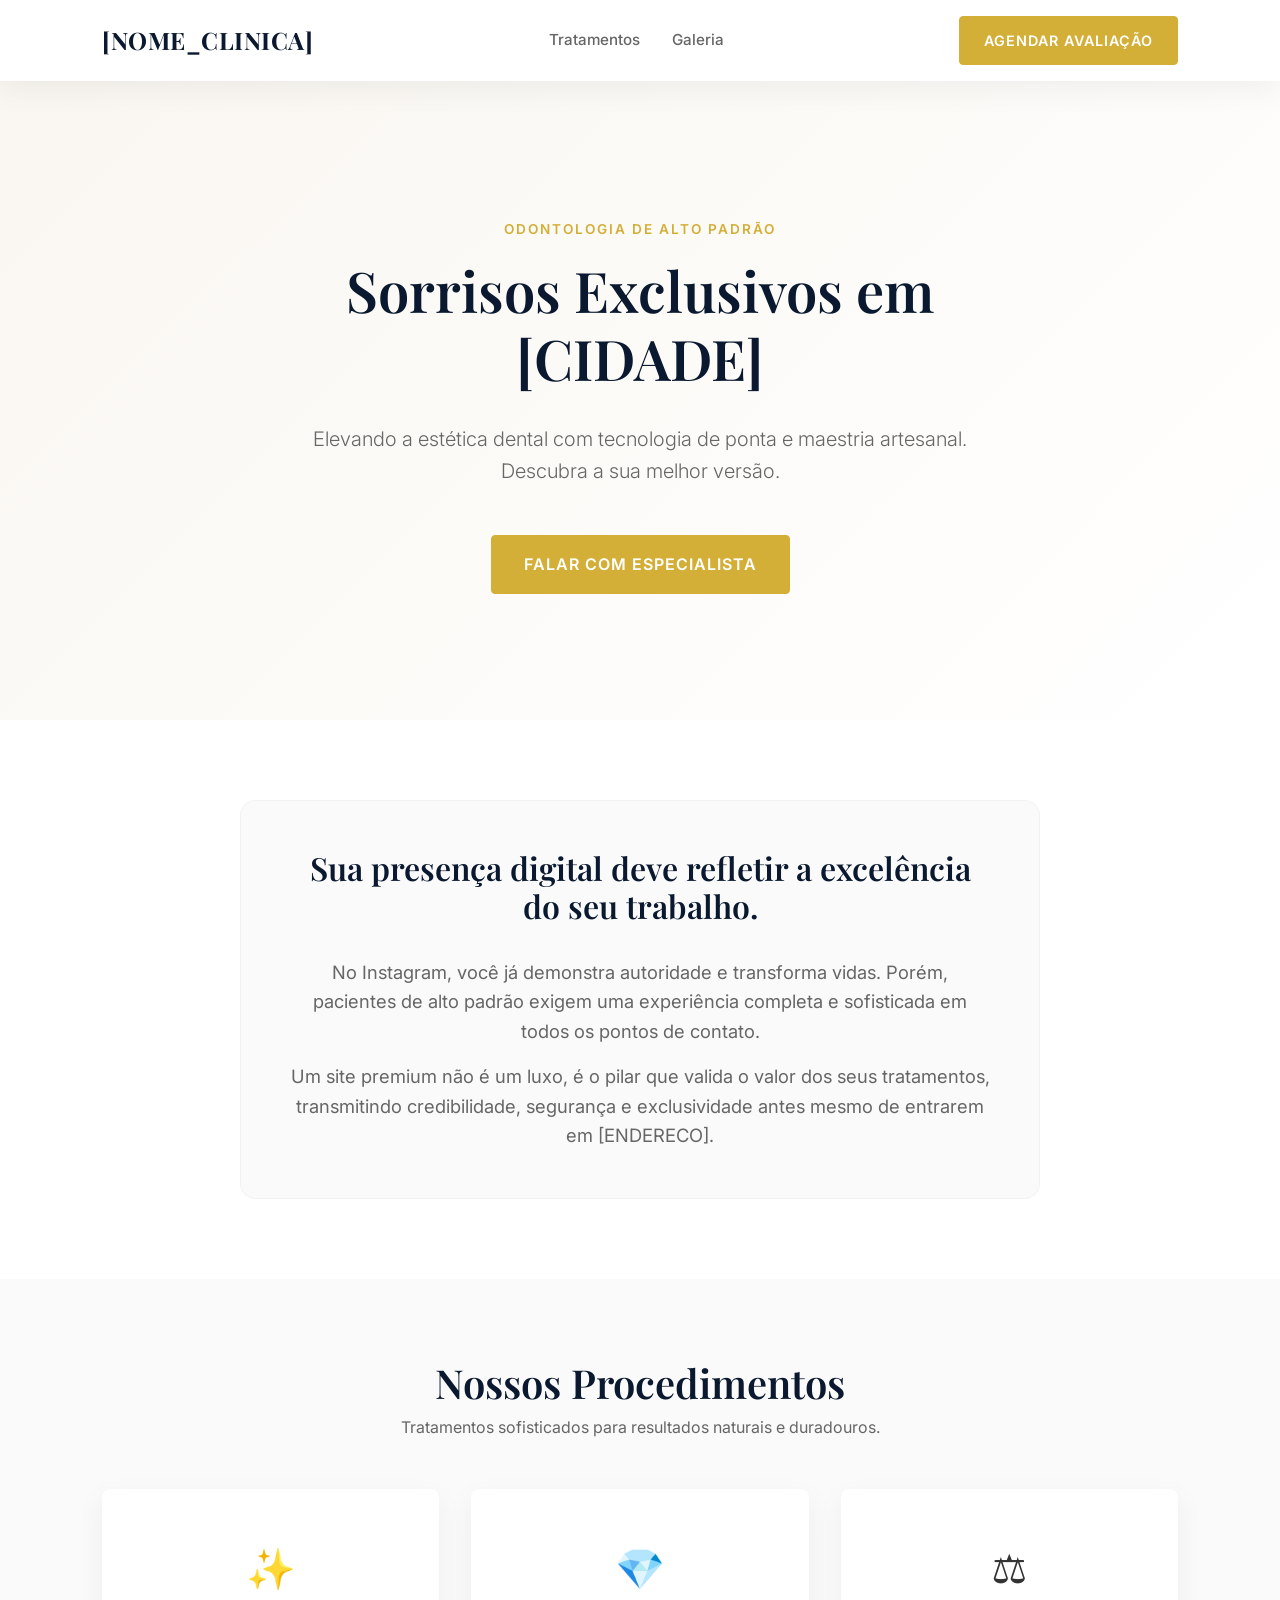
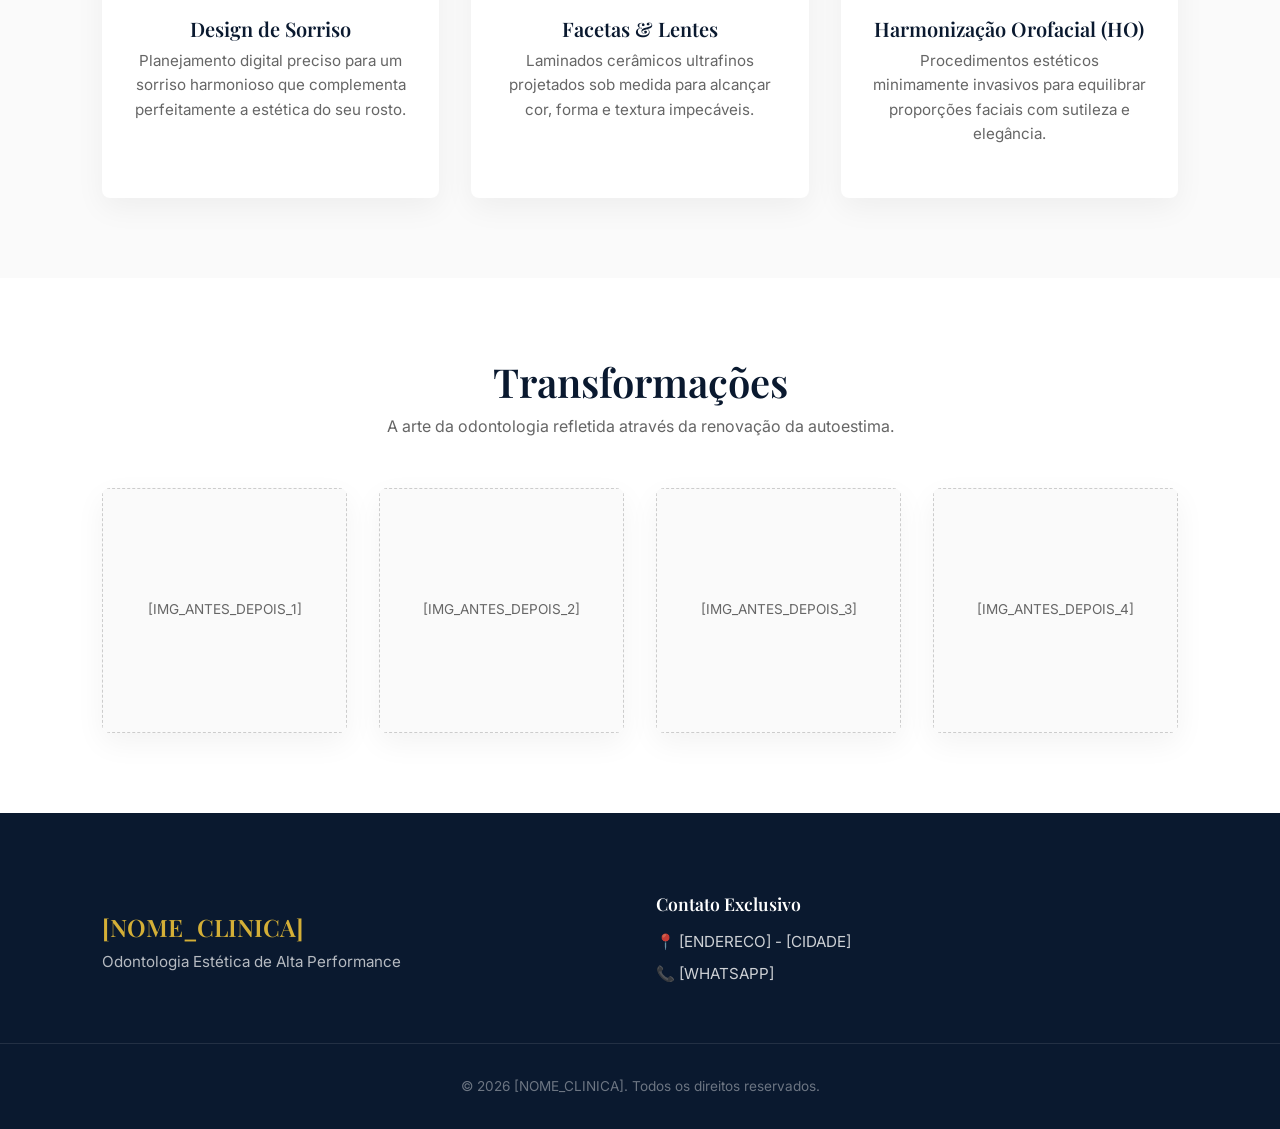
==== assets/master-template-odontologia/index.html @ 2537d637 "primeiro commit" ====
<!DOCTYPE html>
<html lang="pt-BR">
<head>
    <meta charset="UTF-8">
    <meta name="viewport" content="width=device-width, initial-scale=1.0">
    <title>[NOME_CLINICA] - Odontologia Estética de Alto Padrão</title>
    
    <!-- Pré-conexão e Fontes Premium (Google Fonts) -->
    <link rel="preconnect" href="https://fonts.googleapis.com">
    <link rel="preconnect" href="https://fonts.gstatic.com" crossorigin>
    <link href="https://fonts.googleapis.com/css2?family=Inter:wght@300;400;500;600&family=Playfair+Display:wght@400;600;700&display=swap" rel="stylesheet">
    
    <!-- CSS Principal -->
    <link rel="stylesheet" href="style.css">
</head>
<body>
    
    <!-- HEADER -->
    <header class="navbar">
        <div class="container navbar-content">
            <a href="#" class="logo">[NOME_CLINICA]</a>
            <nav class="nav-links">
                <a href="#services">Tratamentos</a>
                <a href="#cases">Galeria</a>
            </nav>
            <a href="https://wa.me/[WHATSAPP]" class="btn-primary" target="_blank" rel="noopener noreferrer">
                Agendar Avaliação
            </a>
        </div>
    </header>

    <main>
        <!-- HERO SECTION -->
        <section class="hero">
            <div class="container hero-content">
                <span class="hero-label">Odontologia de Alto Padrão</span>
                <h1 class="hero-title">Sorrisos Exclusivos em [CIDADE]</h1>
                <p class="hero-subtitle">
                    Elevando a estética dental com tecnologia de ponta e maestria artesanal. 
                    Descubra a sua melhor versão.
                </p>
                <div class="hero-cta">
                    <a href="https://wa.me/[WHATSAPP]" class="btn-primary btn-lg" target="_blank" rel="noopener noreferrer">
                        Falar com Especialista
                    </a>
                </div>
            </div>
        </section>

        <!-- PITCH VISUAL SECTION -->
        <section class="pitch-visual">
            <div class="container pitch-wrapper">
                <div class="pitch-text">
                    <h2>Sua presença digital deve refletir a excelência do seu trabalho.</h2>
                    <p>
                        No Instagram, você já demonstra autoridade e transforma vidas. Porém, pacientes de alto padrão exigem uma experiência completa e sofisticada em todos os pontos de contato.
                    </p>
                    <p>
                        Um site premium não é um luxo, é o pilar que valida o valor dos seus tratamentos, transmitindo credibilidade, segurança e exclusividade antes mesmo de entrarem em [ENDERECO].
                    </p>
                </div>
            </div>
        </section>

        <!-- SERVICES SECTION -->
        <section id="services" class="services">
            <div class="container">
                <div class="section-header">
                    <h2>Nossos Procedimentos</h2>
                    <p>Tratamentos sofisticados para resultados naturais e duradouros.</p>
                </div>
                <div class="services-grid">
                    <!-- Serviço 1 -->
                    <div class="service-card">
                        <div class="service-icon">✨</div>
                        <h3>Design de Sorriso</h3>
                        <p>Planejamento digital preciso para um sorriso harmonioso que complementa perfeitamente a estética do seu rosto.</p>
                    </div>
                    <!-- Serviço 2 -->
                    <div class="service-card">
                        <div class="service-icon">💎</div>
                        <h3>Facetas & Lentes</h3>
                        <p>Laminados cerâmicos ultrafinos projetados sob medida para alcançar cor, forma e textura impecáveis.</p>
                    </div>
                    <!-- Serviço 3 -->
                    <div class="service-card">
                        <div class="service-icon">⚖️</div>
                        <h3>Harmonização Orofacial (HO)</h3>
                        <p>Procedimentos estéticos minimamente invasivos para equilibrar proporções faciais com sutileza e elegância.</p>
                    </div>
                </div>
            </div>
        </section>

        <!-- SOCIAL PROOF SECTION -->
        <section id="cases" class="social-proof">
            <div class="container">
                <div class="section-header">
                    <h2>Transformações</h2>
                    <p>A arte da odontologia refletida através da renovação da autoestima.</p>
                </div>
                <div class="proof-grid">
                    <!-- Placeholders para imagens de Antes/Depois -->
                    <div class="proof-card">
                        <div class="image-placeholder">
                            <span>[IMG_ANTES_DEPOIS_1]</span>
                        </div>
                    </div>
                    <div class="proof-card">
                        <div class="image-placeholder">
                            <span>[IMG_ANTES_DEPOIS_2]</span>
                        </div>
                    </div>
                    <div class="proof-card">
                        <div class="image-placeholder">
                            <span>[IMG_ANTES_DEPOIS_3]</span>
                        </div>
                    </div>
                    <div class="proof-card">
                        <div class="image-placeholder">
                            <span>[IMG_ANTES_DEPOIS_4]</span>
                        </div>
                    </div>
                </div>
            </div>
        </section>
    </main>

    <!-- FOOTER -->
    <footer class="footer">
        <div class="container footer-content">
            <div class="footer-brand">
                <h3>[NOME_CLINICA]</h3>
                <p>Odontologia Estética de Alta Performance</p>
            </div>
            <div class="footer-contact">
                <h4>Contato Exclusivo</h4>
                <p>📍 [ENDERECO] - [CIDADE]</p>
                <p>📞 [WHATSAPP]</p>
            </div>
        </div>
        <div class="footer-bottom">
            <p>&copy; 2026 [NOME_CLINICA]. Todos os direitos reservados.</p>
        </div>
    </footer>
    
</body>
</html>
---- assets/master-template-odontologia/style.css ----
/* ========================================================================
   MASTER TEMPLATE - ODONTOLOGIA PREMIUM (MOBILE-FIRST)
   ======================================================================== */

/* --- VARIÁVEIS GLOBAIS (Design System via CSS Variables) --- */
:root {
  /* Cores Principais - Facilmente alteráveis via Web Scraping / Backend */
  --color-primary: #D4AF37;       /* Dourado Premium - Fica excelente para clínicas de alto ticket */
  --color-secondary: #0A192F;     /* Azul Marinho/Preto Profundo - Para contraste e sofisticação */
  --color-accent: #F9F6F0;        /* Fundo de Destaque elegante (Tom Areia/Bege claro) */
  
  /* Cores de Fundo e Superfície */
  --color-background: #FFFFFF;    /* Branco puro - Minimalismo e limpeza */
  --color-surface: #FAFAFA;       /* Off-white para diferenciação sutil de blocos/cards */
  
  /* Cores de Texto */
  --color-text: #333333;          /* Cinza escuro para excelente legibilidade sem ser agressivo */
  --color-text-light: #666666;    /* Cinza médio para textos secundários/descrições */
  --color-text-inverse: #FFFFFF;  /* Branco para sobreposições em fundos escuros */

  /* Tipografia */
  --font-main: 'Inter', system-ui, -apple-system, sans-serif; /* Limpa, moderna e altamente legível */
  --font-heading: 'Playfair Display', serif; /* Traz o toque de luxo, autoridade e elegância */

  /* Espaçamentos Globais Base (Mobile-First) */
  --spacing-xs: 0.5rem;
  --spacing-sm: 1rem;
  --spacing-md: 1.5rem;
  --spacing-lg: 2rem;
  --spacing-xl: 3rem;
  --spacing-xxl: 4rem;

  /* Efeitos e Bordas */
  --border-radius-sm: 4px;
  --border-radius-md: 8px;
  --border-radius-lg: 16px;
  
  --shadow-soft: 0 10px 30px rgba(0, 0, 0, 0.05); /* Sombra difusa e elegante */
  --shadow-hover: 0 20px 40px rgba(0, 0, 0, 0.1); 
  
  --transition: all 0.3s cubic-bezier(0.25, 0.8, 0.25, 1);
}

/* --- RESET & CONFIGURAÇÕES BASE --- */
* {
  margin: 0;
  padding: 0;
  box-sizing: border-box;
}

html {
  font-size: 16px;
  scroll-behavior: smooth;
}

body {
  font-family: var(--font-main);
  background-color: var(--color-background);
  color: var(--color-text);
  line-height: 1.6;
  -webkit-font-smoothing: antialiased;
  -moz-osx-font-smoothing: grayscale;
}

/* --- TIPOGRAFIA --- */
h1, h2, h3, h4, .logo {
  font-family: var(--font-heading);
  color: var(--color-secondary);
  font-weight: 600;
  line-height: 1.2;
}

a {
  text-decoration: none;
  color: inherit;
  transition: var(--transition);
}

img {
  max-width: 100%;
  height: auto;
  display: block;
}

/* --- LAYOUT ESTRUTURAL --- */
.container {
  width: 100%;
  padding: 0 var(--spacing-sm);
  margin: 0 auto;
}

/* Media Queries progressivas expandindo a grid */
@media (min-width: 768px) {
  .container { max-width: 720px; padding: 0 var(--spacing-md); }
  /* Ajuste de escala espacial para telas maiores */
  :root {
    --spacing-xs: 0.5rem;
    --spacing-sm: 1rem;
    --spacing-md: 2rem;
    --spacing-lg: 3rem;
    --spacing-xl: 5rem;
    --spacing-xxl: 8rem;
  }
}

@media (min-width: 1024px) {
  .container { max-width: 960px; }
}

@media (min-width: 1200px) {
  .container { max-width: 1140px; }
}

.section-header {
  text-align: center;
  margin-bottom: var(--spacing-lg);
}

.section-header h2 {
  font-size: 2rem;
  margin-bottom: var(--spacing-xs);
}

@media (min-width: 768px) {
  .section-header h2 { font-size: 2.5rem; }
}

.section-header p {
  color: var(--color-text-light);
  font-size: 1rem;
  max-width: 600px;
  margin: 0 auto;
}

/* --- COMPONENTES GERAIS --- */

/* Botões */
.btn-primary {
  display: inline-block;
  background-color: var(--color-primary);
  color: var(--color-text-inverse);
  padding: 0.75rem 1.5rem;
  font-family: var(--font-main);
  font-weight: 600;
  font-size: 0.9rem;
  border-radius: var(--border-radius-sm);
  text-transform: uppercase;
  letter-spacing: 1px;
  border: 1px solid var(--color-primary);
  text-align: center;
  white-space: nowrap;
}

.btn-primary:hover {
  background-color: transparent;
  color: var(--color-primary);
}

.btn-lg {
  padding: 1rem 2rem;
  font-size: 1rem;
}

/* --- HEADER (NavBar) --- */
.navbar {
  background-color: var(--color-background);
  box-shadow: var(--shadow-soft);
  position: fixed;
  top: 0;
  width: 100%;
  z-index: 1000;
  padding: 1rem 0;
}

.navbar-content {
  display: flex;
  justify-content: space-between;
  align-items: center;
}

.logo {
  font-size: 1.25rem;
  font-weight: 700;
  color: var(--color-secondary);
  letter-spacing: 0.5px;
}

.nav-links {
  display: none; /* Oculto no Mobile-first visando o fluxo simples de landing page */
}

@media (min-width: 768px) {
  .logo { font-size: 1.5rem; }
  .nav-links {
    display: flex;
    gap: var(--spacing-md);
  }
  .nav-links a {
    font-size: 0.95rem;
    font-weight: 500;
    color: var(--color-text-light);
  }
  .nav-links a:hover {
    color: var(--color-primary);
  }
}

/* --- HERO SECTION --- */
.hero {
  padding-top: calc(85px + var(--spacing-lg)); /* Evita sobreposição do fixed header */
  padding-bottom: var(--spacing-lg);
  background: linear-gradient(135deg, var(--color-accent) 0%, var(--color-background) 100%);
  text-align: center;
  min-height: 70vh;
  display: flex;
  align-items: center;
  justify-content: center;
}

.hero-content {
  max-width: 800px;
}

.hero-label {
  display: inline-block;
  font-size: 0.75rem;
  text-transform: uppercase;
  letter-spacing: 2px;
  color: var(--color-primary);
  font-weight: 600;
  margin-bottom: var(--spacing-sm);
}

.hero-title {
  font-size: 2.25rem;
  margin-bottom: var(--spacing-sm);
  color: var(--color-secondary);
}

.hero-subtitle {
  font-size: 1rem;
  color: var(--color-text-light);
  margin-bottom: var(--spacing-md);
  font-weight: 300;
  padding: 0 var(--spacing-sm);
}

@media (min-width: 768px) {
  .hero { 
    min-height: 80vh; 
    padding-top: calc(90px + var(--spacing-xl)); 
    padding-bottom: var(--spacing-xl); 
  }
  .hero-label { font-size: 0.85rem; }
  .hero-title { font-size: 3.5rem; margin-bottom: var(--spacing-md); }
  .hero-subtitle { font-size: 1.25rem; margin-bottom: var(--spacing-lg); padding: 0; }
}

/* --- PITCH VISUAL SECTION --- */
.pitch-visual {
  padding: var(--spacing-xl) 0;
  background-color: var(--color-background);
}

.pitch-wrapper {
  display: flex;
  justify-content: center;
  text-align: center;
}

.pitch-text {
  max-width: 800px;
  padding: var(--spacing-md);
  border: 1px solid rgba(0,0,0,0.03);
  border-radius: var(--border-radius-lg);
  background-color: var(--color-surface);
}

.pitch-text h2 {
  font-size: 1.5rem;
  margin-bottom: var(--spacing-sm);
}

.pitch-text p {
  font-size: 1rem;
  color: var(--color-text-light);
  margin-bottom: var(--spacing-sm);
}

.pitch-text p:last-child {
  margin-bottom: 0;
}

@media (min-width: 768px) {
  .pitch-text { padding: var(--spacing-lg); }
  .pitch-text h2 { font-size: 2rem; margin-bottom: var(--spacing-md); }
  .pitch-text p { font-size: 1.15rem; }
}

/* --- SERVICES SECTION --- */
.services {
  padding: var(--spacing-xl) 0;
  background-color: var(--color-surface);
}

.services-grid {
  display: grid;
  grid-template-columns: 1fr;
  gap: var(--spacing-md);
}

@media (min-width: 768px) {
  .services-grid { grid-template-columns: repeat(3, 1fr); }
}

.service-card {
  background-color: var(--color-background);
  padding: var(--spacing-lg) var(--spacing-md);
  border-radius: var(--border-radius-md);
  box-shadow: var(--shadow-soft);
  transition: var(--transition);
  text-align: center;
  border-bottom: 4px solid transparent; /* Bottom border effect */
}

.service-card:hover {
  transform: translateY(-5px);
  box-shadow: var(--shadow-hover);
  border-bottom-color: var(--color-primary);
}

.service-icon {
  font-size: 2.5rem;
  margin-bottom: var(--spacing-sm);
}

.service-card h3 {
  font-size: 1.25rem;
  margin-bottom: var(--spacing-xs);
}

.service-card p {
  color: var(--color-text-light);
  font-size: 0.95rem;
}

/* --- SOCIAL PROOF (ANTES/DEPOIS) SECTION --- */
.social-proof {
  padding: var(--spacing-xl) 0;
  background-color: var(--color-background);
}

.proof-grid {
  display: grid;
  grid-template-columns: 1fr;
  gap: var(--spacing-md);
}

@media (min-width: 768px) {
  .proof-grid { grid-template-columns: repeat(2, 1fr); }
}

@media (min-width: 1024px) {
  .proof-grid { grid-template-columns: repeat(4, 1fr); }
}

.proof-card {
  border-radius: var(--border-radius-md);
  overflow: hidden;
  box-shadow: var(--shadow-soft);
}

.image-placeholder {
  width: 100%;
  aspect-ratio: 1 / 1;
  background-color: var(--color-surface);
  display: flex;
  align-items: center;
  justify-content: center;
  color: var(--color-text-light);
  font-family: var(--font-main);
  font-size: 0.85rem;
  border: 1px dashed #CCCCCC;
}

/* --- FOOTER --- */
.footer {
  background-color: var(--color-secondary);
  color: var(--color-text-inverse);
  padding: var(--spacing-xl) 0 var(--spacing-md) 0;
}

.footer-content {
  display: grid;
  grid-template-columns: 1fr;
  gap: var(--spacing-md);
  margin-bottom: var(--spacing-lg);
  text-align: center;
}

@media (min-width: 768px) {
  .footer-content { 
    grid-template-columns: 1fr 1fr; 
    text-align: left;
    align-items: center;
  }
}

.footer-brand h3 {
  color: var(--color-primary);
  font-size: 1.5rem;
  margin-bottom: var(--spacing-xs);
}

.footer-brand p {
  color: rgba(255, 255, 255, 0.7);
  font-size: 0.95rem;
}

.footer-contact h4 {
  color: var(--color-text-inverse);
  font-size: 1.1rem;
  margin-bottom: var(--spacing-sm);
}

.footer-contact p {
  color: rgba(255, 255, 255, 0.8);
  margin-bottom: var(--spacing-xs);
  font-size: 0.95rem;
}

.footer-bottom {
  text-align: center;
  padding-top: var(--spacing-md);
  border-top: 1px solid rgba(255, 255, 255, 0.1);
  color: rgba(255, 255, 255, 0.4);
  font-size: 0.85rem;
}
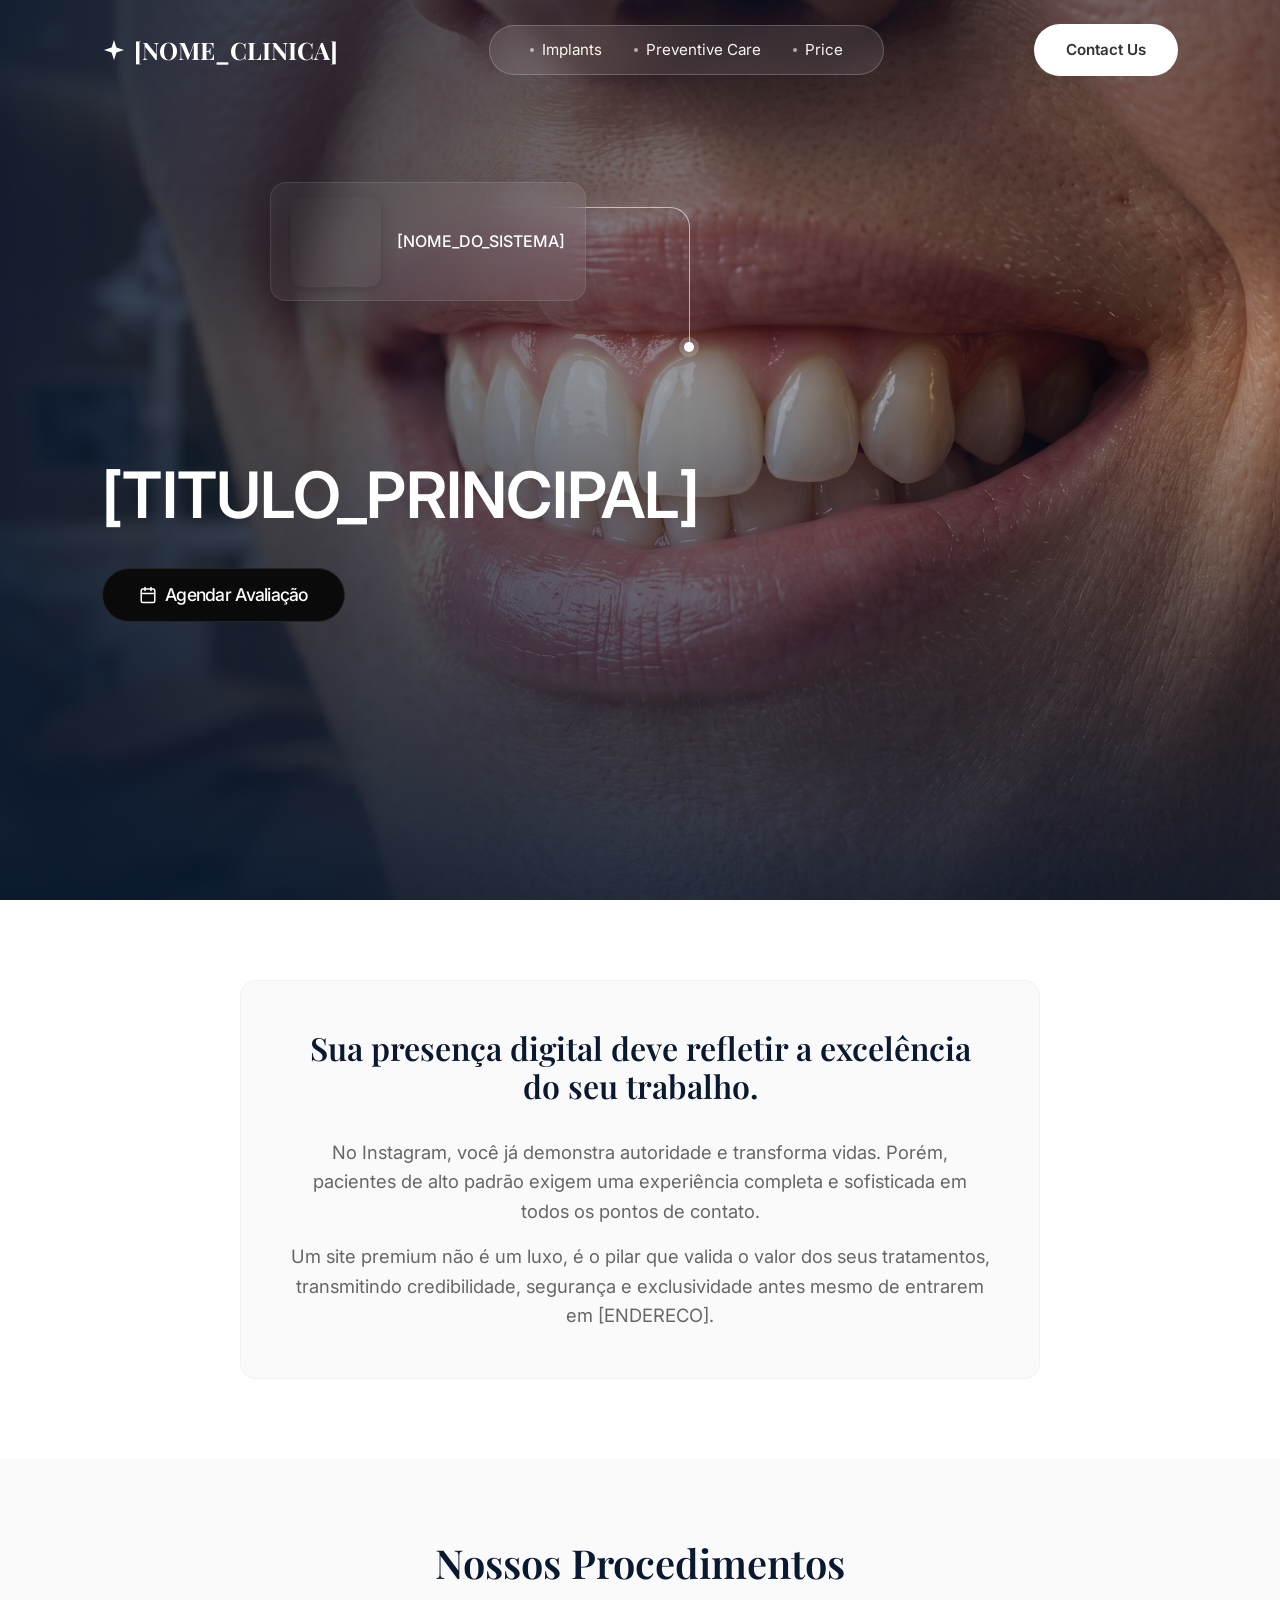
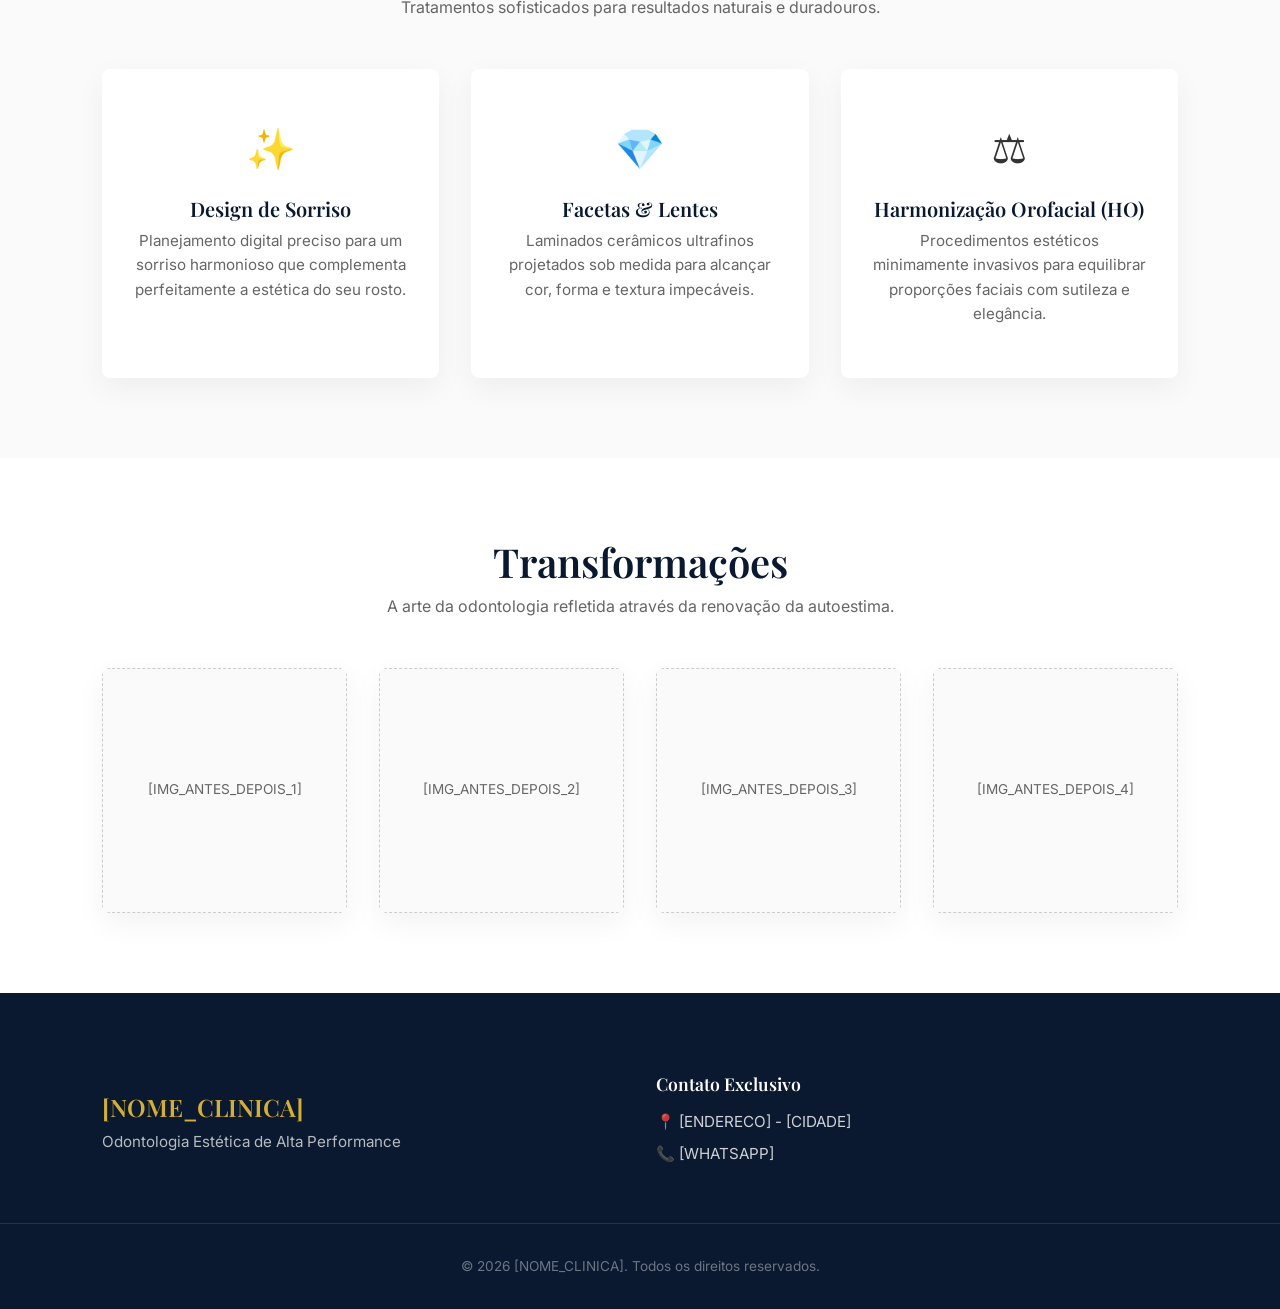
==== commit 5fe3760f: "atualizações" ====
--- a/assets/master-template-odontologia/index.html
+++ b/assets/master-template-odontologia/index.html
@@ -1,49 +1,82 @@
 <!DOCTYPE html>
 <html lang="pt-BR">
+
 <head>
     <meta charset="UTF-8">
     <meta name="viewport" content="width=device-width, initial-scale=1.0">
     <title>[NOME_CLINICA] - Odontologia Estética de Alto Padrão</title>
-    
+
     <!-- Pré-conexão e Fontes Premium (Google Fonts) -->
     <link rel="preconnect" href="https://fonts.googleapis.com">
     <link rel="preconnect" href="https://fonts.gstatic.com" crossorigin>
-    <link href="https://fonts.googleapis.com/css2?family=Inter:wght@300;400;500;600&family=Playfair+Display:wght@400;600;700&display=swap" rel="stylesheet">
-    
+    <link
+        href="https://fonts.googleapis.com/css2?family=Inter:wght@300;400;500;600&family=Playfair+Display:wght@400;600;700&display=swap"
+        rel="stylesheet">
+
     <!-- CSS Principal -->
     <link rel="stylesheet" href="style.css">
 </head>
+
 <body>
-    
+
     <!-- HEADER -->
-    <header class="navbar">
-        <div class="container navbar-content">
-            <a href="#" class="logo">[NOME_CLINICA]</a>
-            <nav class="nav-links">
-                <a href="#services">Tratamentos</a>
-                <a href="#cases">Galeria</a>
+    <header class="navbar-premium">
+        <div class="container navbar-premium-content">
+            <a href="#" class="logo-premium">
+                <svg width="24" height="24" viewBox="0 0 24 24" fill="none" xmlns="http://www.w3.org/2000/svg"
+                    style="margin-right: 8px;">
+                    <path d="M12 2L14.4 9.6L22 12L14.4 14.4L12 22L9.6 14.4L2 12L9.6 9.6L12 2Z" fill="white" />
+                </svg>
+                [NOME_CLINICA]
+            </a>
+            <nav class="nav-capsule">
+                <a href="#implants"><span class="dot"></span> Implants</a>
+                <a href="#preventive"><span class="dot"></span> Preventive Care</a>
+                <a href="#price"><span class="dot"></span> Price</a>
             </nav>
-            <a href="https://wa.me/[WHATSAPP]" class="btn-primary" target="_blank" rel="noopener noreferrer">
-                Agendar Avaliação
+            <a href="https://wa.me/[WHATSAPP]" class="btn-pill-white" target="_blank" rel="noopener noreferrer">
+                Contact Us
             </a>
         </div>
     </header>
 
     <main>
         <!-- HERO SECTION -->
-        <section class="hero">
-            <div class="container hero-content">
-                <span class="hero-label">Odontologia de Alto Padrão</span>
-                <h1 class="hero-title">Sorrisos Exclusivos em [CIDADE]</h1>
-                <p class="hero-subtitle">
-                    Elevando a estética dental com tecnologia de ponta e maestria artesanal. 
-                    Descubra a sua melhor versão.
-                </p>
-                <div class="hero-cta">
-                    <a href="https://wa.me/[WHATSAPP]" class="btn-primary btn-lg" target="_blank" rel="noopener noreferrer">
-                        Falar com Especialista
-                    </a>
+        <section class="hero-premium">
+            <div class="hero-premium-bg">
+                <div class="hero-overlay"></div>
+                <!-- Hotspot Element -->
+                <div class="hotspot-container">
+                    <div class="hotspot-glass">
+                        <video id="hotspot-video" class="hotspot-video" src="hero-anim.mp4" muted playsinline preload="auto"></video>
+                        <span>[NOME_DO_SISTEMA]</span>
+                    </div>
+                    <!-- Connection Line -->
+                    <div class="hotspot-connector">
+                        <div class="hotspot-dot"></div>
+                    </div>
                 </div>
+            </div>
+            <div class="container hero-premium-content">
+                <h1 class="hero-premium-title">
+                    <div class="title-line-1">
+                        <span class="font-bold">[TITULO_PRINCIPAL]</span>
+                    </div>
+                    <div class="title-line-3" style="margin-top: 1.5rem;">
+                        <a href="https://wa.me/[WHATSAPP]" class="btn-pill-black" target="_blank"
+                            rel="noopener noreferrer">
+                            <svg width="18" height="18" viewBox="0 0 24 24" fill="none" stroke="currentColor"
+                                stroke-width="2" stroke-linecap="round" stroke-linejoin="round"
+                                style="margin-right: 8px;">
+                                <rect x="3" y="4" width="18" height="18" rx="2" ry="2"></rect>
+                                <line x1="16" y1="2" x2="16" y2="6"></line>
+                                <line x1="8" y1="2" x2="8" y2="6"></line>
+                                <line x1="3" y1="10" x2="21" y2="10"></line>
+                            </svg>
+                            Agendar Avaliação
+                        </a>
+                    </div>
+                </h1>
             </div>
         </section>
 
@@ -53,10 +86,12 @@
                 <div class="pitch-text">
                     <h2>Sua presença digital deve refletir a excelência do seu trabalho.</h2>
                     <p>
-                        No Instagram, você já demonstra autoridade e transforma vidas. Porém, pacientes de alto padrão exigem uma experiência completa e sofisticada em todos os pontos de contato.
+                        No Instagram, você já demonstra autoridade e transforma vidas. Porém, pacientes de alto padrão
+                        exigem uma experiência completa e sofisticada em todos os pontos de contato.
                     </p>
                     <p>
-                        Um site premium não é um luxo, é o pilar que valida o valor dos seus tratamentos, transmitindo credibilidade, segurança e exclusividade antes mesmo de entrarem em [ENDERECO].
+                        Um site premium não é um luxo, é o pilar que valida o valor dos seus tratamentos, transmitindo
+                        credibilidade, segurança e exclusividade antes mesmo de entrarem em [ENDERECO].
                     </p>
                 </div>
             </div>
@@ -74,19 +109,22 @@
                     <div class="service-card">
                         <div class="service-icon">✨</div>
                         <h3>Design de Sorriso</h3>
-                        <p>Planejamento digital preciso para um sorriso harmonioso que complementa perfeitamente a estética do seu rosto.</p>
+                        <p>Planejamento digital preciso para um sorriso harmonioso que complementa perfeitamente a
+                            estética do seu rosto.</p>
                     </div>
                     <!-- Serviço 2 -->
                     <div class="service-card">
                         <div class="service-icon">💎</div>
                         <h3>Facetas & Lentes</h3>
-                        <p>Laminados cerâmicos ultrafinos projetados sob medida para alcançar cor, forma e textura impecáveis.</p>
+                        <p>Laminados cerâmicos ultrafinos projetados sob medida para alcançar cor, forma e textura
+                            impecáveis.</p>
                     </div>
                     <!-- Serviço 3 -->
                     <div class="service-card">
                         <div class="service-icon">⚖️</div>
                         <h3>Harmonização Orofacial (HO)</h3>
-                        <p>Procedimentos estéticos minimamente invasivos para equilibrar proporções faciais com sutileza e elegância.</p>
+                        <p>Procedimentos estéticos minimamente invasivos para equilibrar proporções faciais com sutileza
+                            e elegância.</p>
                     </div>
                 </div>
             </div>
@@ -143,6 +181,19 @@
             <p>&copy; 2026 [NOME_CLINICA]. Todos os direitos reservados.</p>
         </div>
     </footer>
-    
+
+    <!-- SIMPLE VIDEO LOOP -->
+    <script>
+        document.addEventListener("DOMContentLoaded", () => {
+            const video = document.getElementById("hotspot-video");
+            // Usando o loop nativo que não trava vídeos pesados
+            video.autoplay = true;
+            video.muted = true;
+            video.playsInline = true;
+            video.loop = true; 
+            video.play().catch(e => console.error("Autoplay blocked:", e));
+        });
+    </script>
 </body>
-</html>
+
+</html>
--- a/assets/master-template-odontologia/style.css
+++ b/assets/master-template-odontologia/style.css
@@ -5,22 +5,32 @@
 /* --- VARIÁVEIS GLOBAIS (Design System via CSS Variables) --- */
 :root {
   /* Cores Principais - Facilmente alteráveis via Web Scraping / Backend */
-  --color-primary: #D4AF37;       /* Dourado Premium - Fica excelente para clínicas de alto ticket */
-  --color-secondary: #0A192F;     /* Azul Marinho/Preto Profundo - Para contraste e sofisticação */
-  --color-accent: #F9F6F0;        /* Fundo de Destaque elegante (Tom Areia/Bege claro) */
-  
+  --color-primary: #D4AF37;
+  /* Dourado Premium - Fica excelente para clínicas de alto ticket */
+  --color-secondary: #0A192F;
+  /* Azul Marinho/Preto Profundo - Para contraste e sofisticação */
+  --color-accent: #F9F6F0;
+  /* Fundo de Destaque elegante (Tom Areia/Bege claro) */
+
   /* Cores de Fundo e Superfície */
-  --color-background: #FFFFFF;    /* Branco puro - Minimalismo e limpeza */
-  --color-surface: #FAFAFA;       /* Off-white para diferenciação sutil de blocos/cards */
-  
+  --color-background: #FFFFFF;
+  /* Branco puro - Minimalismo e limpeza */
+  --color-surface: #FAFAFA;
+  /* Off-white para diferenciação sutil de blocos/cards */
+
   /* Cores de Texto */
-  --color-text: #333333;          /* Cinza escuro para excelente legibilidade sem ser agressivo */
-  --color-text-light: #666666;    /* Cinza médio para textos secundários/descrições */
-  --color-text-inverse: #FFFFFF;  /* Branco para sobreposições em fundos escuros */
+  --color-text: #333333;
+  /* Cinza escuro para excelente legibilidade sem ser agressivo */
+  --color-text-light: #666666;
+  /* Cinza médio para textos secundários/descrições */
+  --color-text-inverse: #FFFFFF;
+  /* Branco para sobreposições em fundos escuros */
 
   /* Tipografia */
-  --font-main: 'Inter', system-ui, -apple-system, sans-serif; /* Limpa, moderna e altamente legível */
-  --font-heading: 'Playfair Display', serif; /* Traz o toque de luxo, autoridade e elegância */
+  --font-main: 'Inter', system-ui, -apple-system, sans-serif;
+  /* Limpa, moderna e altamente legível */
+  --font-heading: 'Playfair Display', serif;
+  /* Traz o toque de luxo, autoridade e elegância */
 
   /* Espaçamentos Globais Base (Mobile-First) */
   --spacing-xs: 0.5rem;
@@ -34,10 +44,11 @@
   --border-radius-sm: 4px;
   --border-radius-md: 8px;
   --border-radius-lg: 16px;
-  
-  --shadow-soft: 0 10px 30px rgba(0, 0, 0, 0.05); /* Sombra difusa e elegante */
-  --shadow-hover: 0 20px 40px rgba(0, 0, 0, 0.1); 
-  
+
+  --shadow-soft: 0 10px 30px rgba(0, 0, 0, 0.05);
+  /* Sombra difusa e elegante */
+  --shadow-hover: 0 20px 40px rgba(0, 0, 0, 0.1);
+
   --transition: all 0.3s cubic-bezier(0.25, 0.8, 0.25, 1);
 }
 
@@ -63,7 +74,11 @@
 }
 
 /* --- TIPOGRAFIA --- */
-h1, h2, h3, h4, .logo {
+h1,
+h2,
+h3,
+h4,
+.logo {
   font-family: var(--font-heading);
   color: var(--color-secondary);
   font-weight: 600;
@@ -91,7 +106,11 @@
 
 /* Media Queries progressivas expandindo a grid */
 @media (min-width: 768px) {
-  .container { max-width: 720px; padding: 0 var(--spacing-md); }
+  .container {
+    max-width: 720px;
+    padding: 0 var(--spacing-md);
+  }
+
   /* Ajuste de escala espacial para telas maiores */
   :root {
     --spacing-xs: 0.5rem;
@@ -104,11 +123,15 @@
 }
 
 @media (min-width: 1024px) {
-  .container { max-width: 960px; }
+  .container {
+    max-width: 960px;
+  }
 }
 
 @media (min-width: 1200px) {
-  .container { max-width: 1140px; }
+  .container {
+    max-width: 1140px;
+  }
 }
 
 .section-header {
@@ -122,7 +145,9 @@
 }
 
 @media (min-width: 768px) {
-  .section-header h2 { font-size: 2.5rem; }
+  .section-header h2 {
+    font-size: 2.5rem;
+  }
 }
 
 .section-header p {
@@ -161,99 +186,338 @@
   font-size: 1rem;
 }
 
-/* --- HEADER (NavBar) --- */
-.navbar {
-  background-color: var(--color-background);
-  box-shadow: var(--shadow-soft);
-  position: fixed;
+/* --- HEADER PREMIUM (Glassmorphism NavBar) --- */
+.navbar-premium {
+  position: absolute;
   top: 0;
   width: 100%;
   z-index: 1000;
-  padding: 1rem 0;
-}
-
-.navbar-content {
+  padding: 1.5rem 0;
+}
+
+.navbar-premium-content {
   display: flex;
   justify-content: space-between;
   align-items: center;
 }
 
-.logo {
-  font-size: 1.25rem;
+.logo-premium {
+  color: var(--color-text-inverse);
+  font-family: var(--font-heading);
+  font-size: 1.5rem;
   font-weight: 700;
-  color: var(--color-secondary);
-  letter-spacing: 0.5px;
-}
-
-.nav-links {
-  display: none; /* Oculto no Mobile-first visando o fluxo simples de landing page */
-}
-
-@media (min-width: 768px) {
-  .logo { font-size: 1.5rem; }
-  .nav-links {
-    display: flex;
-    gap: var(--spacing-md);
-  }
-  .nav-links a {
-    font-size: 0.95rem;
-    font-weight: 500;
-    color: var(--color-text-light);
-  }
-  .nav-links a:hover {
-    color: var(--color-primary);
-  }
-}
-
-/* --- HERO SECTION --- */
-.hero {
-  padding-top: calc(85px + var(--spacing-lg)); /* Evita sobreposição do fixed header */
-  padding-bottom: var(--spacing-lg);
-  background: linear-gradient(135deg, var(--color-accent) 0%, var(--color-background) 100%);
-  text-align: center;
-  min-height: 70vh;
-  display: flex;
-  align-items: center;
-  justify-content: center;
-}
-
-.hero-content {
-  max-width: 800px;
-}
-
-.hero-label {
-  display: inline-block;
-  font-size: 0.75rem;
-  text-transform: uppercase;
-  letter-spacing: 2px;
+  display: flex;
+  align-items: center;
+  text-decoration: none;
+}
+
+.nav-capsule {
+  display: flex;
+  align-items: center;
+  gap: 2rem;
+  background: rgba(255, 255, 255, 0.1);
+  backdrop-filter: blur(10px);
+  -webkit-backdrop-filter: blur(10px);
+  padding: 0.75rem 2.5rem;
+  border-radius: 50px;
+  border: 1px solid rgba(255, 255, 255, 0.2);
+}
+
+.nav-capsule a {
+  color: #F9F6F0;
+  font-size: 0.95rem;
+  display: flex;
+  align-items: center;
+  gap: 0.5rem;
+  font-weight: 400;
+  transition: var(--transition);
+}
+
+.nav-capsule a:hover {
+  color: #FFFFFF;
+}
+
+.nav-capsule .dot {
+  width: 4px;
+  height: 4px;
+  background-color: rgba(255, 255, 255, 0.6);
+  border-radius: 50%;
+}
+
+.btn-pill-white {
+  background-color: #FFFFFF;
+  color: var(--color-text);
+  padding: 0.85rem 2rem;
+  border-radius: 50px;
+  font-weight: 600;
+  font-size: 0.95rem;
+  transition: var(--transition);
+}
+
+.btn-pill-white:hover {
+  transform: translateY(-2px);
+  box-shadow: 0 4px 12px rgba(255, 255, 255, 0.2);
+}
+
+/* --- HERO PREMIUM SECTION --- */
+.hero-premium {
+  position: relative;
+  min-height: 100vh;
+  display: flex;
+  align-items: center;
+  overflow: hidden;
+  background-color: var(--color-secondary);
+}
+
+.hero-premium-bg {
+  position: absolute;
+  top: 0;
+  left: 0;
+  width: 100%;
+  height: 100%;
+  background-image: url('hero-bg.png');
+  background-size: cover;
+  background-position: center;
+  background-attachment: scroll;
+}
+
+.hero-overlay {
+  position: absolute;
+  top: 0;
+  left: 0;
+  width: 100%;
+  height: 100%;
+  /* Dark linear gradient to ensure proper text readability as requested */
+  background: linear-gradient(90deg, rgba(10, 25, 47, 0.9) 0%, rgba(10, 25, 47, 0.4) 50%, rgba(10, 25, 47, 0.2) 100%), linear-gradient(180deg, rgba(10, 25, 47, 0.3) 0%, transparent 40%, rgba(10, 25, 47, 0.8) 100%);
+}
+
+.hero-premium-content {
+  position: relative;
+  z-index: 10;
+  margin-top: 20vh;
+  /* Lowered the main title and CTA */
+  width: 100%;
+}
+
+.hero-premium-title {
+  color: var(--color-text-inverse);
+  font-family: var(--font-main);
+  letter-spacing: -0.03em;
+  line-height: 1.15;
+  display: flex;
+  flex-direction: column;
+  gap: 0.75rem;
+}
+
+.hero-premium-title .font-regular {
+  font-weight: 300;
+}
+
+.hero-premium-title .font-bold {
+  font-weight: 600;
+}
+
+.title-line-1 {
+  display: flex;
+  align-items: center;
+  gap: 1.5rem;
+  font-size: clamp(2.5rem, 5vw, 4.5rem);
+}
+
+.title-line-2 {
+  font-size: clamp(2.5rem, 5vw, 4.5rem);
+}
+
+.title-line-3 {
+  display: flex;
+  align-items: center;
+  gap: 2rem;
+  font-size: clamp(2.5rem, 5vw, 4.5rem);
+  flex-wrap: wrap;
+  /* Prevent button from overflowing on small screens */
+}
+
+/* Floating Social Proof */
+.social-proof-floating {
+  display: flex;
+  align-items: center;
+  gap: 1rem;
+  background: rgba(255, 255, 255, 0.15);
+  backdrop-filter: blur(12px);
+  -webkit-backdrop-filter: blur(12px);
+  padding: 0.5rem 1.25rem 0.5rem 0.75rem;
+  border-radius: 50px;
+  border: 1px solid rgba(255, 255, 255, 0.2);
+}
+
+.avatars {
+  display: flex;
+}
+
+.avatars img {
+  width: 38px;
+  height: 38px;
+  border-radius: 50%;
+  border: 2px solid #222;
+  margin-left: -12px;
+  object-fit: cover;
+}
+
+.avatars img:first-child {
+  margin-left: 0;
+}
+
+.rating-info {
+  display: flex;
+  flex-direction: column;
+  font-size: 0.8rem;
+  font-family: var(--font-main);
+  line-height: 1.2;
+}
+
+.rating-number {
+  color: #FFF;
+  font-weight: 600;
+  margin-bottom: 2px;
+}
+
+.stars {
   color: var(--color-primary);
-  font-weight: 600;
-  margin-bottom: var(--spacing-sm);
-}
-
-.hero-title {
-  font-size: 2.25rem;
-  margin-bottom: var(--spacing-sm);
-  color: var(--color-secondary);
-}
-
-.hero-subtitle {
+  /* Golden color for stars */
+  display: flex;
+  align-items: center;
+  gap: 0.25rem;
+  font-size: 0.8rem;
+}
+
+.rating-score {
+  color: #FFF;
+  font-weight: 400;
+}
+
+/* Call to Action Pill */
+.btn-pill-black {
+  background-color: #0A0A0A;
+  color: #FFF;
+  padding: 1rem 2.25rem;
+  border-radius: 50px;
+  font-size: 1.1rem;
+  font-weight: 500;
+  display: inline-flex;
+  align-items: center;
+  border: 1px solid rgba(255, 255, 255, 0.1);
+  transition: var(--transition);
+}
+
+.btn-pill-black:hover {
+  background-color: #1A1A1A;
+  transform: translateY(-2px);
+  box-shadow: 0 10px 20px rgba(0, 0, 0, 0.4);
+}
+
+/* Hotspot Element */
+.hotspot-container {
+  position: absolute;
+  top: 23%;
+  left: 25%;
+  z-index: 5;
+}
+
+.hotspot-glass {
+  background: rgba(255, 255, 255, 0.05);
+  backdrop-filter: blur(15px);
+  -webkit-backdrop-filter: blur(15px);
+  border: 1px solid rgba(255, 255, 255, 0.1);
+  border-radius: 16px;
+  padding: 0.85rem 1.25rem;
+  display: flex;
+  align-items: center;
+  gap: 1rem;
+  color: #FFF;
+  font-family: var(--font-main);
   font-size: 1rem;
-  color: var(--color-text-light);
-  margin-bottom: var(--spacing-md);
-  font-weight: 300;
-  padding: 0 var(--spacing-sm);
-}
-
-@media (min-width: 768px) {
-  .hero { 
-    min-height: 80vh; 
-    padding-top: calc(90px + var(--spacing-xl)); 
-    padding-bottom: var(--spacing-xl); 
-  }
-  .hero-label { font-size: 0.85rem; }
-  .hero-title { font-size: 3.5rem; margin-bottom: var(--spacing-md); }
-  .hero-subtitle { font-size: 1.25rem; margin-bottom: var(--spacing-lg); padding: 0; }
+  font-weight: 500;
+  position: absolute;
+  top: -25px;
+  /* Adjust height relative to original */
+  left: -50px;
+  /* Move glass to the left */
+  z-index: 2;
+  box-shadow: 0 8px 32px rgba(0, 0, 0, 0.1);
+  white-space: nowrap;
+}
+
+.hotspot-video {
+  width: 90px;
+  height: 90px;
+  border-radius: 12px;
+  object-fit: cover;
+  flex-shrink: 0;
+  box-shadow: 0 4px 15px rgba(0, 0, 0, 0.2);
+}
+
+.hotspot-connector {
+  position: absolute;
+  top: 0;
+  left: 170px;
+  /* Adjust left to stay exactly as it was when it was inside glass */
+  width: 200px;
+  height: 140px;
+  border-top: 1px solid rgba(255, 255, 255, 0.6);
+  border-right: 1px solid rgba(255, 255, 255, 0.6);
+  border-top-right-radius: 20px;
+  z-index: 1;
+}
+
+.hotspot-dot {
+  position: absolute;
+  bottom: -5px;
+  right: -5px;
+  width: 10px;
+  height: 10px;
+  background: #FFF;
+  border-radius: 50%;
+  box-shadow: 0 0 0 5px rgba(255, 255, 255, 0.2);
+}
+
+/* Responsividade adicional para elements Premium */
+@media (max-width: 1024px) {
+  .nav-capsule {
+    padding: 0.75rem 1.5rem;
+    gap: 1.5rem;
+  }
+
+  .title-line-1,
+  .title-line-2,
+  .title-line-3 {
+    gap: 1rem;
+  }
+}
+
+@media (max-width: 768px) {
+  .nav-capsule {
+    display: none;
+  }
+
+  .title-line-1,
+  .title-line-3 {
+    flex-direction: column;
+    align-items: flex-start;
+  }
+
+  .social-proof-floating {
+    margin-top: 1rem;
+  }
+
+  .btn-pill-black {
+    margin-top: 1rem;
+  }
+
+  .hotspot-container {
+    top: 15%;
+    left: 5%;
+    transform: scale(0.8);
+  }
 }
 
 /* --- PITCH VISUAL SECTION --- */
@@ -271,7 +535,7 @@
 .pitch-text {
   max-width: 800px;
   padding: var(--spacing-md);
-  border: 1px solid rgba(0,0,0,0.03);
+  border: 1px solid rgba(0, 0, 0, 0.03);
   border-radius: var(--border-radius-lg);
   background-color: var(--color-surface);
 }
@@ -292,9 +556,18 @@
 }
 
 @media (min-width: 768px) {
-  .pitch-text { padding: var(--spacing-lg); }
-  .pitch-text h2 { font-size: 2rem; margin-bottom: var(--spacing-md); }
-  .pitch-text p { font-size: 1.15rem; }
+  .pitch-text {
+    padding: var(--spacing-lg);
+  }
+
+  .pitch-text h2 {
+    font-size: 2rem;
+    margin-bottom: var(--spacing-md);
+  }
+
+  .pitch-text p {
+    font-size: 1.15rem;
+  }
 }
 
 /* --- SERVICES SECTION --- */
@@ -310,7 +583,9 @@
 }
 
 @media (min-width: 768px) {
-  .services-grid { grid-template-columns: repeat(3, 1fr); }
+  .services-grid {
+    grid-template-columns: repeat(3, 1fr);
+  }
 }
 
 .service-card {
@@ -320,7 +595,8 @@
   box-shadow: var(--shadow-soft);
   transition: var(--transition);
   text-align: center;
-  border-bottom: 4px solid transparent; /* Bottom border effect */
+  border-bottom: 4px solid transparent;
+  /* Bottom border effect */
 }
 
 .service-card:hover {
@@ -357,11 +633,15 @@
 }
 
 @media (min-width: 768px) {
-  .proof-grid { grid-template-columns: repeat(2, 1fr); }
+  .proof-grid {
+    grid-template-columns: repeat(2, 1fr);
+  }
 }
 
 @media (min-width: 1024px) {
-  .proof-grid { grid-template-columns: repeat(4, 1fr); }
+  .proof-grid {
+    grid-template-columns: repeat(4, 1fr);
+  }
 }
 
 .proof-card {
@@ -399,8 +679,8 @@
 }
 
 @media (min-width: 768px) {
-  .footer-content { 
-    grid-template-columns: 1fr 1fr; 
+  .footer-content {
+    grid-template-columns: 1fr 1fr;
     text-align: left;
     align-items: center;
   }
@@ -435,4 +715,4 @@
   border-top: 1px solid rgba(255, 255, 255, 0.1);
   color: rgba(255, 255, 255, 0.4);
   font-size: 0.85rem;
-}
+}
